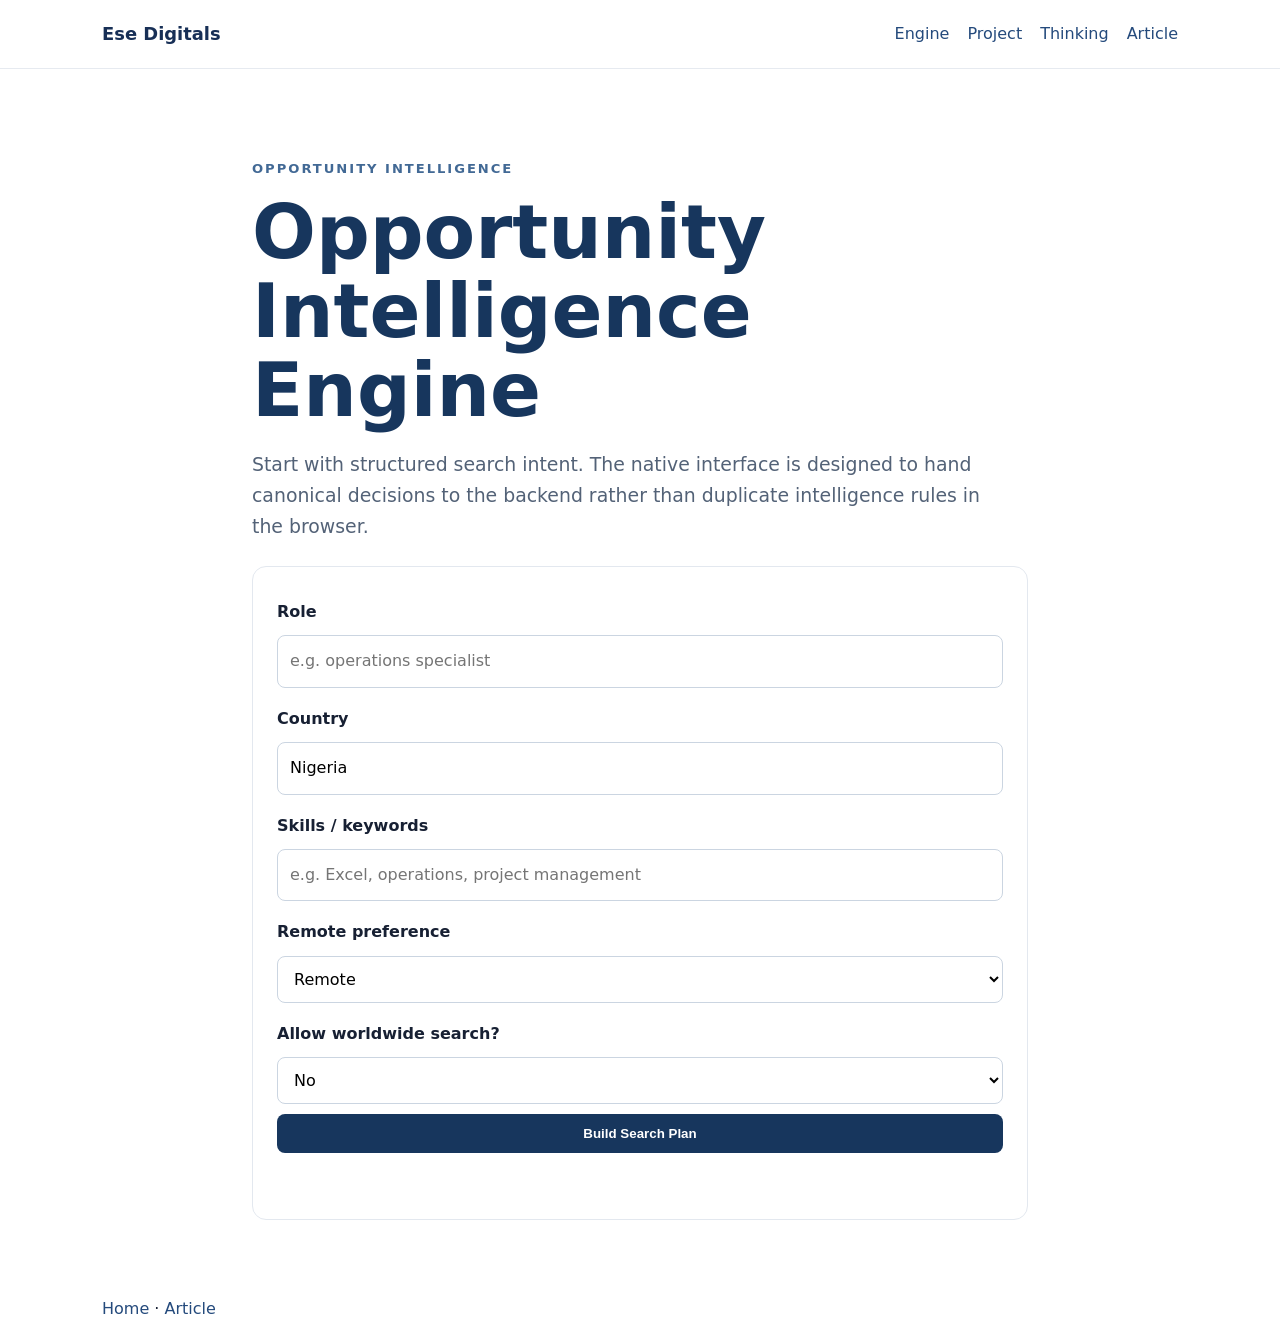
==== engine/index.html @ 375ac8a8 "G9: implement native website architecture and public content surfaces implement native website archi" ====
<!doctype html><html lang="en"><head><meta charset="utf-8"><meta name="viewport" content="width=device-width,initial-scale=1"><meta name="description" content="Ese Digitals Opportunity Intelligence Engine — structured remote-work search intent interface."><link rel="canonical" href="https://ese-digitals-platform.legaldept-nrc.workers.dev/engine/"><meta property="og:title" content="Opportunity Intelligence Engine | Ese Digitals"><meta property="og:url" content="https://ese-digitals-platform.legaldept-nrc.workers.dev/engine/"><title>Opportunity Intelligence Engine | Ese Digitals</title><link rel="stylesheet" href="/styles.css"></head><body><header class="site-header"><div class="container nav"><a class="brand" href="/">Ese Digitals</a><nav aria-label="Primary"><a href="/engine/">Engine</a><a href="/project/">Project</a><a href="/thinking/">Thinking</a><a href="/thinking/article/">Article</a></nav></div></header><main><section class="section"><div class="container narrow"><p class="eyebrow">OPPORTUNITY INTELLIGENCE</p><h1>Opportunity Intelligence Engine</h1><p class="lede">Start with structured search intent. The native interface is designed to hand canonical decisions to the backend rather than duplicate intelligence rules in the browser.</p><div class="card"><form id="engineForm" novalidate><label for="role">Role</label><input id="role" name="role" required placeholder="e.g. operations specialist"><label for="country">Country</label><input id="country" name="country" value="Nigeria" placeholder="Your country"><label for="skills">Skills / keywords</label><input id="skills" name="skills" placeholder="e.g. Excel, operations, project management"><label for="remote">Remote preference</label><select id="remote" name="remote"><option value="remote">Remote</option><option value="hybrid">Hybrid</option></select><label for="worldwide">Allow worldwide search?</label><select id="worldwide" name="worldwide"><option value="no">No</option><option value="yes">Yes — explicitly requested</option></select><button class="button" type="submit">Build Search Plan</button><p id="formMessage" class="notice" role="status"></p></form></div><div id="result" class="card" hidden><h2>Search Plan</h2><pre id="resultText"></pre><p class="notice">This public MVP currently prepares structured search intent. It does not claim live job results unless the canonical public backend is connected.</p><a class="text-link" href="/project/">See the system architecture →</a></div></div></section></main><footer><div class="container"><a href="/">Home</a> · <a href="/thinking/article/">Article</a></div></footer><script src="/app.js"></script></body></html>
---- styles.css ----
*{box-sizing:border-box}html{scroll-behavior:smooth}body{margin:0;font-family:Inter,ui-sans-serif,system-ui,-apple-system,"Segoe UI",Arial,sans-serif;line-height:1.65;color:#172033;background:#fff}.container{max-width:1120px;margin:0 auto;padding:0 22px}.narrow{max-width:820px}.site-header{position:sticky;top:0;background:rgba(255,255,255,.96);backdrop-filter:blur(8px);border-bottom:1px solid #e6eaf0;z-index:10}.nav{display:flex;justify-content:space-between;align-items:center;min-height:68px;gap:24px}.brand{font-weight:800;color:#172f56;text-decoration:none;font-size:1.12rem}.nav nav{display:flex;gap:18px;flex-wrap:wrap}.nav nav a,.text-link,footer a{color:#244a7c;text-decoration:none}.hero{padding:110px 0 90px;background:linear-gradient(180deg,#f6f9fc,#fff)}.eyebrow{font-weight:800;letter-spacing:.15em;text-transform:uppercase;color:#426995;font-size:.82rem}.hero h1,h1{font-size:clamp(2.4rem,6vw,4.7rem);line-height:1.05;color:#17365d;margin:.35rem 0 1.1rem}.lede{font-size:1.18rem;max-width:760px;color:#536277}.actions{display:flex;gap:12px;flex-wrap:wrap;margin-top:30px}.button{display:inline-block;border:0;background:#17365d;color:#fff;padding:12px 18px;border-radius:8px;text-decoration:none;font-weight:750;cursor:pointer}.button.secondary{background:#edf2f7;color:#17365d}.section{padding:76px 0}.alt{background:#f7f9fb}.grid{display:grid;grid-template-columns:repeat(auto-fit,minmax(230px,1fr));gap:20px}.grid article,.card,.callout{border:1px solid #e3e8ef;border-radius:14px;padding:24px;background:#fff}.grid h2,.grid h3,h2{color:#17365d}.card{margin-top:24px}form{display:grid;gap:10px}label{font-weight:700;margin-top:8px}input,select{width:100%;padding:12px;border:1px solid #cbd5e1;border-radius:8px;font:inherit;background:#fff}pre{white-space:pre-wrap;word-break:break-word}.notice{color:#58687c}.meta{color:#67768a}.prose p{font-size:1.08rem}.prose h2{margin-top:2.2rem}.callout{margin:28px 0;background:#f8fafc}@media(max-width:760px){.nav{align-items:flex-start;padding-top:14px;padding-bottom:14px}.nav nav{gap:10px;font-size:.92rem}.hero{padding-top:80px}.section{padding:58px 0}}
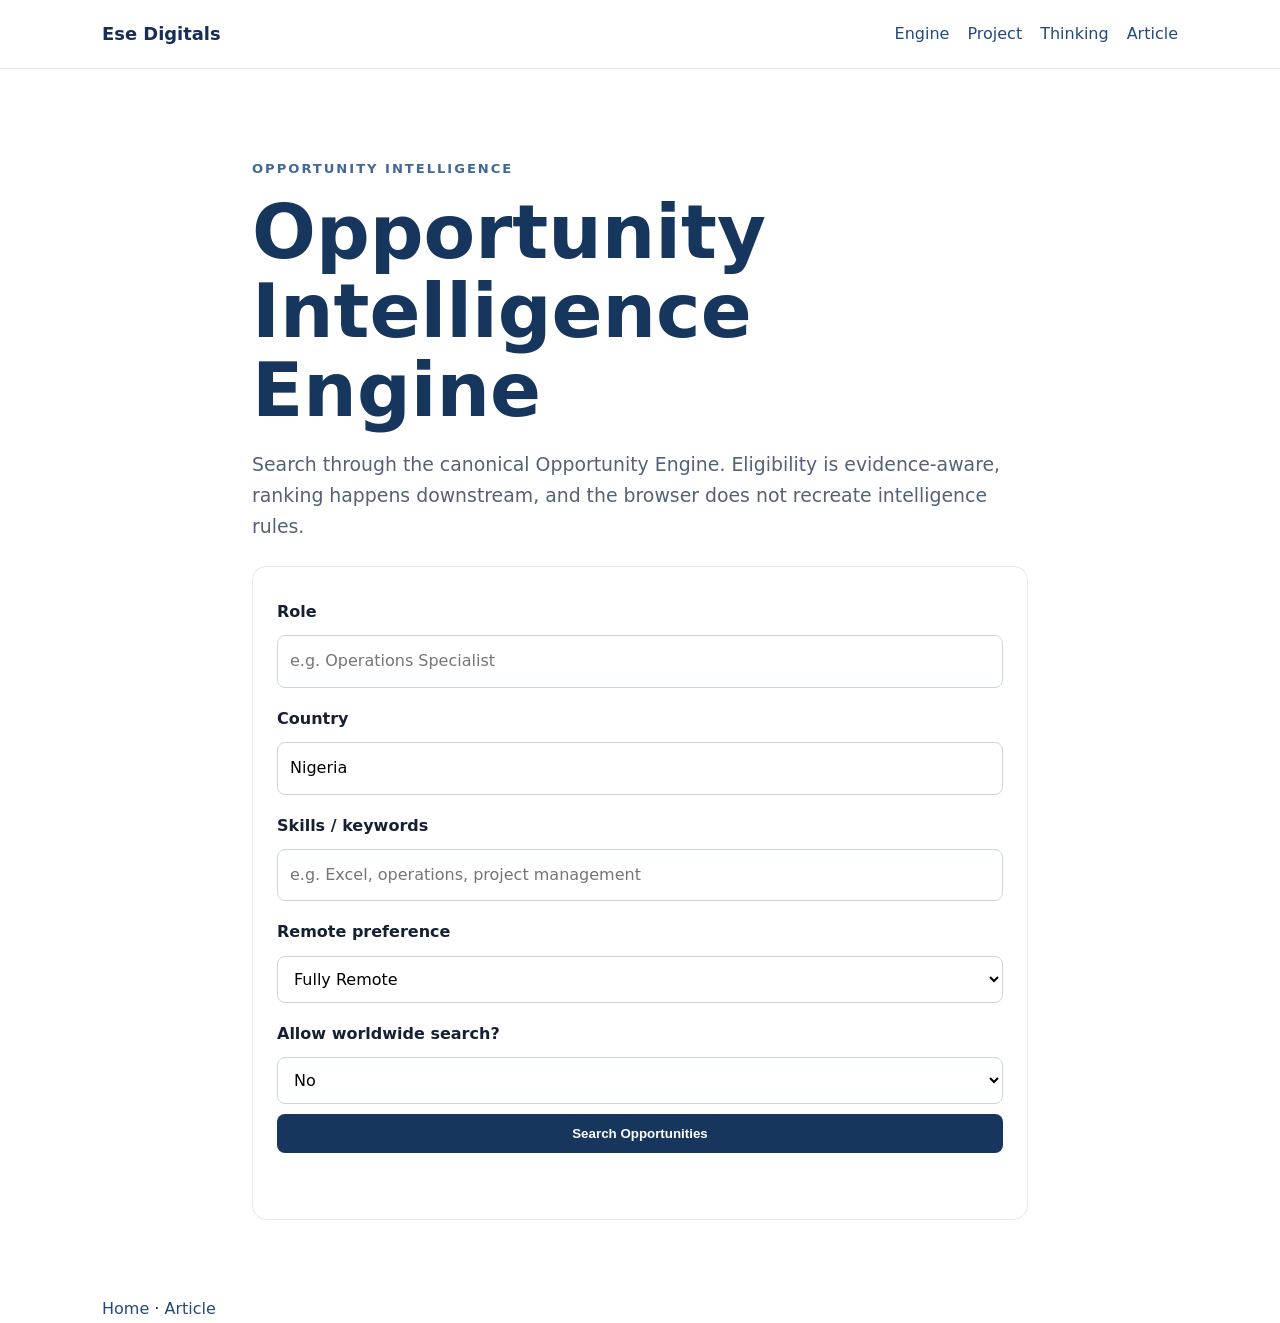
==== commit 6e8603d1: "G9.5: update Engine UI for canonical API results" ====
--- a/engine/index.html
+++ b/engine/index.html
@@ -1 +1 @@
-<!doctype html><html lang="en"><head><meta charset="utf-8"><meta name="viewport" content="width=device-width,initial-scale=1"><meta name="description" content="Ese Digitals Opportunity Intelligence Engine — structured remote-work search intent interface."><link rel="canonical" href="https://ese-digitals-platform.legaldept-nrc.workers.dev/engine/"><meta property="og:title" content="Opportunity Intelligence Engine | Ese Digitals"><meta property="og:url" content="https://ese-digitals-platform.legaldept-nrc.workers.dev/engine/"><title>Opportunity Intelligence Engine | Ese Digitals</title><link rel="stylesheet" href="/styles.css"></head><body><header class="site-header"><div class="container nav"><a class="brand" href="/">Ese Digitals</a><nav aria-label="Primary"><a href="/engine/">Engine</a><a href="/project/">Project</a><a href="/thinking/">Thinking</a><a href="/thinking/article/">Article</a></nav></div></header><main><section class="section"><div class="container narrow"><p class="eyebrow">OPPORTUNITY INTELLIGENCE</p><h1>Opportunity Intelligence Engine</h1><p class="lede">Start with structured search intent. The native interface is designed to hand canonical decisions to the backend rather than duplicate intelligence rules in the browser.</p><div class="card"><form id="engineForm" novalidate><label for="role">Role</label><input id="role" name="role" required placeholder="e.g. operations specialist"><label for="country">Country</label><input id="country" name="country" value="Nigeria" placeholder="Your country"><label for="skills">Skills / keywords</label><input id="skills" name="skills" placeholder="e.g. Excel, operations, project management"><label for="remote">Remote preference</label><select id="remote" name="remote"><option value="remote">Remote</option><option value="hybrid">Hybrid</option></select><label for="worldwide">Allow worldwide search?</label><select id="worldwide" name="worldwide"><option value="no">No</option><option value="yes">Yes — explicitly requested</option></select><button class="button" type="submit">Build Search Plan</button><p id="formMessage" class="notice" role="status"></p></form></div><div id="result" class="card" hidden><h2>Search Plan</h2><pre id="resultText"></pre><p class="notice">This public MVP currently prepares structured search intent. It does not claim live job results unless the canonical public backend is connected.</p><a class="text-link" href="/project/">See the system architecture →</a></div></div></section></main><footer><div class="container"><a href="/">Home</a> · <a href="/thinking/article/">Article</a></div></footer><script src="/app.js"></script></body></html>+<!doctype html><html lang="en"><head><meta charset="utf-8"><meta name="viewport" content="width=device-width,initial-scale=1"><meta name="description" content="Ese Digitals Opportunity Intelligence Engine — evidence-aware opportunity search."><link rel="canonical" href="https://ese-digitals-platform.legaldept-nrc.workers.dev/engine/"><meta property="og:title" content="Opportunity Intelligence Engine | Ese Digitals"><meta property="og:url" content="https://ese-digitals-platform.legaldept-nrc.workers.dev/engine/"><title>Opportunity Intelligence Engine | Ese Digitals</title><link rel="stylesheet" href="/styles.css"></head><body><header class="site-header"><div class="container nav"><a class="brand" href="/">Ese Digitals</a><nav aria-label="Primary"><a href="/engine/">Engine</a><a href="/project/">Project</a><a href="/thinking/">Thinking</a><a href="/thinking/article/">Article</a></nav></div></header><main><section class="section"><div class="container narrow"><p class="eyebrow">OPPORTUNITY INTELLIGENCE</p><h1>Opportunity Intelligence Engine</h1><p class="lede">Search through the canonical Opportunity Engine. Eligibility is evidence-aware, ranking happens downstream, and the browser does not recreate intelligence rules.</p><div class="card"><form id="engineForm" novalidate><label for="role">Role</label><input id="role" name="role" required placeholder="e.g. Operations Specialist"><label for="country">Country</label><input id="country" name="country" value="Nigeria" placeholder="Your target country"><label for="skills">Skills / keywords</label><input id="skills" name="skills" placeholder="e.g. Excel, operations, project management"><label for="remote">Remote preference</label><select id="remote" name="remote"><option value="Fully Remote">Fully Remote</option><option value="Remote-First">Remote-First</option><option value="Hybrid">Hybrid</option><option value="On-site">On-site</option></select><label for="worldwide">Allow worldwide search?</label><select id="worldwide" name="worldwide"><option value="no">No</option><option value="yes">Yes — explicitly requested</option></select><button class="button" type="submit">Search Opportunities</button><p id="formMessage" class="notice" role="status" aria-live="polite"></p></form></div><div id="result" class="card" hidden><h2>Opportunity Results</h2><pre id="resultText"></pre><p class="notice">Results are returned only through the protected canonical API. Application links point to the source opportunity; the Engine does not submit applications.</p><a class="text-link" href="/project/">See the system architecture →</a></div></div></section></main><footer><div class="container"><a href="/">Home</a> · <a href="/thinking/article/">Article</a></div></footer><script src="/app.js"></script></body></html>
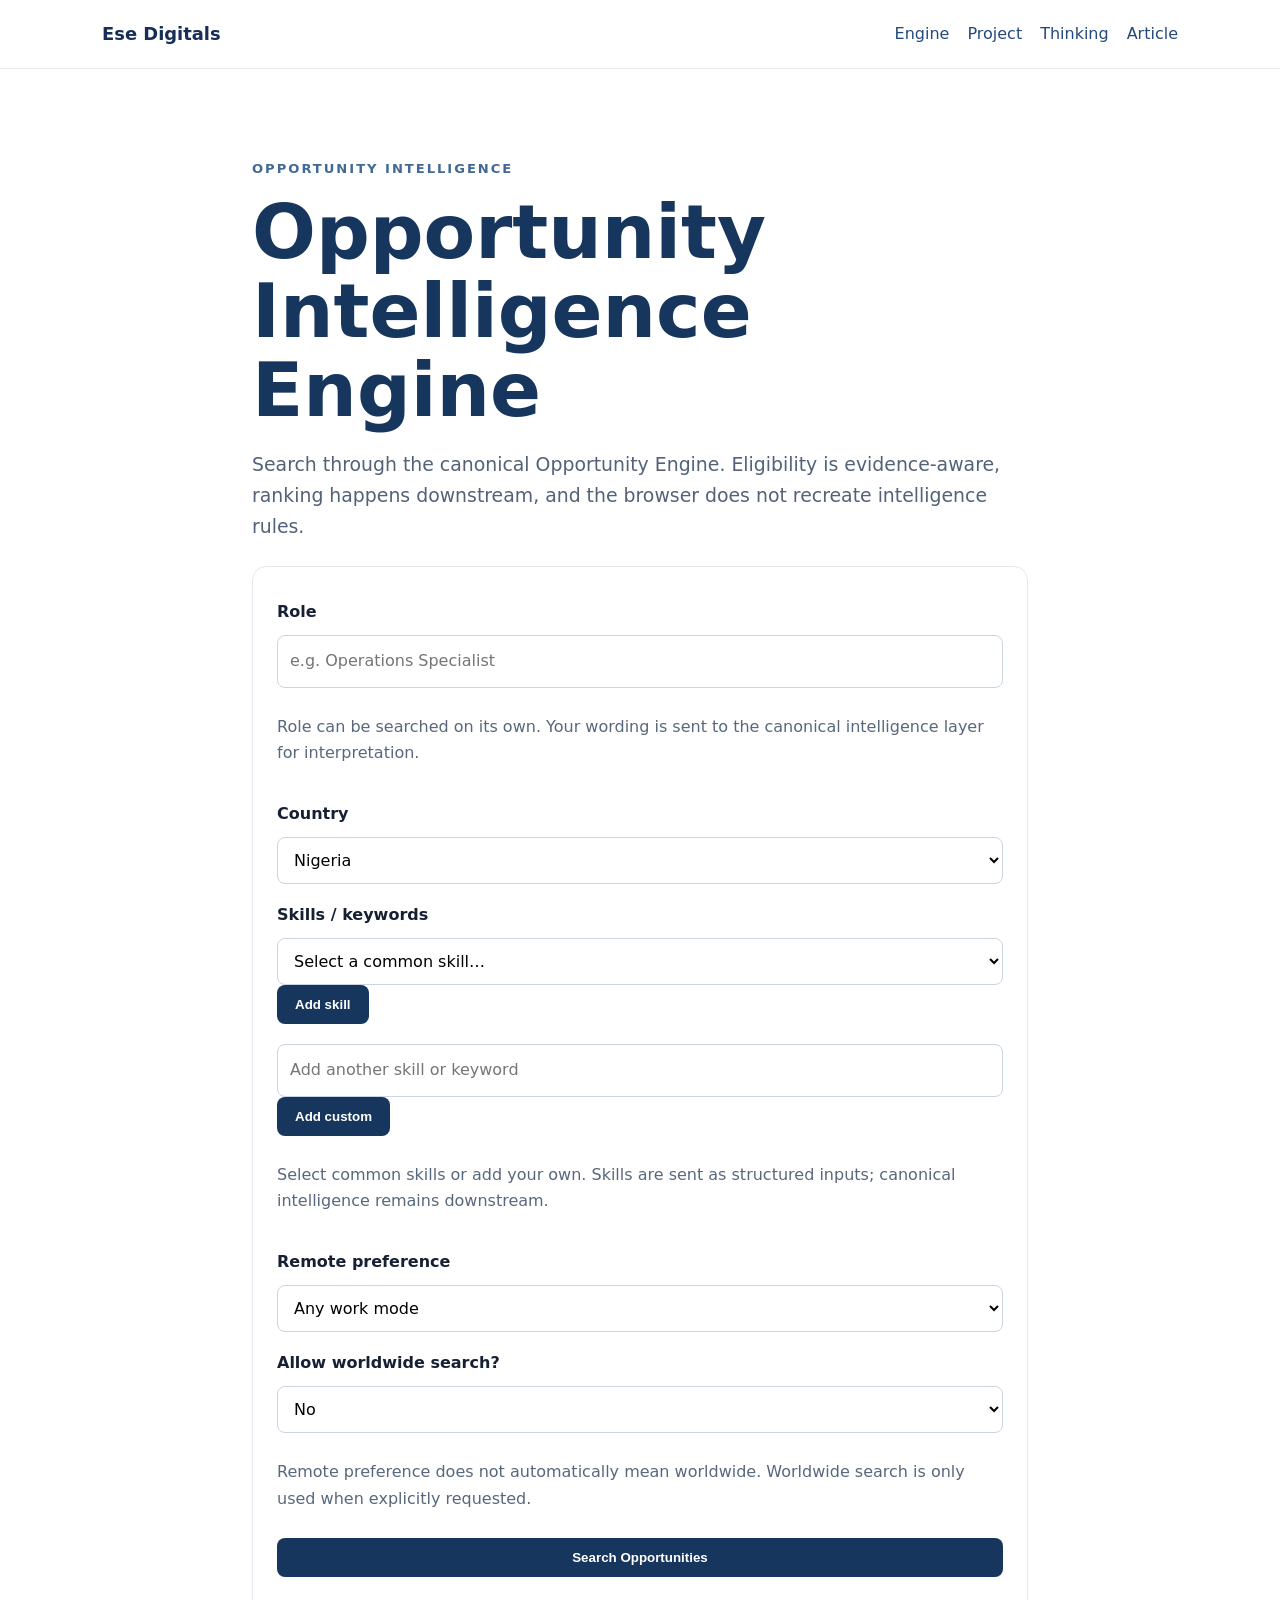
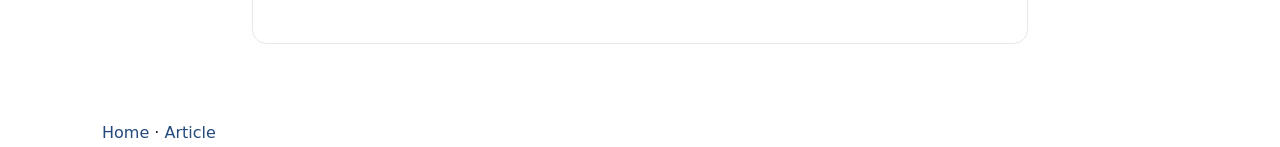
==== commit 6ed53322: "G9.13: enhance Engine structured input UX" ====
--- a/engine/index.html
+++ b/engine/index.html
@@ -1 +1,316 @@
-<!doctype html><html lang="en"><head><meta charset="utf-8"><meta name="viewport" content="width=device-width,initial-scale=1"><meta name="description" content="Ese Digitals Opportunity Intelligence Engine — evidence-aware opportunity search."><link rel="canonical" href="https://ese-digitals-platform.legaldept-nrc.workers.dev/engine/"><meta property="og:title" content="Opportunity Intelligence Engine | Ese Digitals"><meta property="og:url" content="https://ese-digitals-platform.legaldept-nrc.workers.dev/engine/"><title>Opportunity Intelligence Engine | Ese Digitals</title><link rel="stylesheet" href="/styles.css"></head><body><header class="site-header"><div class="container nav"><a class="brand" href="/">Ese Digitals</a><nav aria-label="Primary"><a href="/engine/">Engine</a><a href="/project/">Project</a><a href="/thinking/">Thinking</a><a href="/thinking/article/">Article</a></nav></div></header><main><section class="section"><div class="container narrow"><p class="eyebrow">OPPORTUNITY INTELLIGENCE</p><h1>Opportunity Intelligence Engine</h1><p class="lede">Search through the canonical Opportunity Engine. Eligibility is evidence-aware, ranking happens downstream, and the browser does not recreate intelligence rules.</p><div class="card"><form id="engineForm" novalidate><label for="role">Role</label><input id="role" name="role" required placeholder="e.g. Operations Specialist"><label for="country">Country</label><input id="country" name="country" value="Nigeria" placeholder="Your target country"><label for="skills">Skills / keywords</label><input id="skills" name="skills" placeholder="e.g. Excel, operations, project management"><label for="remote">Remote preference</label><select id="remote" name="remote"><option value="Fully Remote">Fully Remote</option><option value="Remote-First">Remote-First</option><option value="Hybrid">Hybrid</option><option value="On-site">On-site</option></select><label for="worldwide">Allow worldwide search?</label><select id="worldwide" name="worldwide"><option value="no">No</option><option value="yes">Yes — explicitly requested</option></select><button class="button" type="submit">Search Opportunities</button><p id="formMessage" class="notice" role="status" aria-live="polite"></p></form></div><div id="result" class="card" hidden><h2>Opportunity Results</h2><pre id="resultText"></pre><p class="notice">Results are returned only through the protected canonical API. Application links point to the source opportunity; the Engine does not submit applications.</p><a class="text-link" href="/project/">See the system architecture →</a></div></div></section></main><footer><div class="container"><a href="/">Home</a> · <a href="/thinking/article/">Article</a></div></footer><script src="/app.js"></script></body></html>+<!doctype html>
+<html lang="en">
+<head>
+  <meta charset="utf-8">
+  <meta name="viewport" content="width=device-width,initial-scale=1">
+  <meta name="description" content="Ese Digitals Opportunity Intelligence Engine — evidence-aware opportunity search.">
+  <link rel="canonical" href="https://ese-digitals-platform.legaldept-nrc.workers.dev/engine/">
+  <meta property="og:title" content="Opportunity Intelligence Engine | Ese Digitals">
+  <meta property="og:url" content="https://ese-digitals-platform.legaldept-nrc.workers.dev/engine/">
+  <title>Opportunity Intelligence Engine | Ese Digitals</title>
+  <link rel="stylesheet" href="/styles.css">
+</head>
+<body>
+<header class="site-header">
+  <div class="container nav">
+    <a class="brand" href="/">Ese Digitals</a>
+    <nav aria-label="Primary">
+      <a href="/engine/">Engine</a>
+      <a href="/project/">Project</a>
+      <a href="/thinking/">Thinking</a>
+      <a href="/thinking/article/">Article</a>
+    </nav>
+  </div>
+</header>
+<main>
+  <section class="section">
+    <div class="container narrow">
+      <p class="eyebrow">OPPORTUNITY INTELLIGENCE</p>
+      <h1>Opportunity Intelligence Engine</h1>
+      <p class="lede">Search through the canonical Opportunity Engine. Eligibility is evidence-aware, ranking happens downstream, and the browser does not recreate intelligence rules.</p>
+
+      <div class="card">
+        <form id="engineForm" novalidate>
+          <label for="role">Role</label>
+          <input id="role" name="role" placeholder="e.g. Operations Specialist" autocomplete="off" aria-describedby="roleHelp">
+          <p id="roleHelp" class="notice">Role can be searched on its own. Your wording is sent to the canonical intelligence layer for interpretation.</p>
+
+          <label for="country">Country</label>
+          <select id="country" name="country" autocomplete="country-name">
+            <option value="">Any country / not specified</option>
+            <option value="Afghanistan">Afghanistan</option>
+            <option value="Albania">Albania</option>
+            <option value="Algeria">Algeria</option>
+            <option value="Andorra">Andorra</option>
+            <option value="Angola">Angola</option>
+            <option value="Antigua and Barbuda">Antigua and Barbuda</option>
+            <option value="Argentina">Argentina</option>
+            <option value="Armenia">Armenia</option>
+            <option value="Australia">Australia</option>
+            <option value="Austria">Austria</option>
+            <option value="Azerbaijan">Azerbaijan</option>
+            <option value="Bahamas">Bahamas</option>
+            <option value="Bahrain">Bahrain</option>
+            <option value="Bangladesh">Bangladesh</option>
+            <option value="Barbados">Barbados</option>
+            <option value="Belarus">Belarus</option>
+            <option value="Belgium">Belgium</option>
+            <option value="Belize">Belize</option>
+            <option value="Benin">Benin</option>
+            <option value="Bhutan">Bhutan</option>
+            <option value="Bolivia">Bolivia</option>
+            <option value="Bosnia and Herzegovina">Bosnia and Herzegovina</option>
+            <option value="Botswana">Botswana</option>
+            <option value="Brazil">Brazil</option>
+            <option value="Brunei">Brunei</option>
+            <option value="Bulgaria">Bulgaria</option>
+            <option value="Burkina Faso">Burkina Faso</option>
+            <option value="Burundi">Burundi</option>
+            <option value="Cabo Verde">Cabo Verde</option>
+            <option value="Cambodia">Cambodia</option>
+            <option value="Cameroon">Cameroon</option>
+            <option value="Canada">Canada</option>
+            <option value="Central African Republic">Central African Republic</option>
+            <option value="Chad">Chad</option>
+            <option value="Chile">Chile</option>
+            <option value="China">China</option>
+            <option value="Colombia">Colombia</option>
+            <option value="Comoros">Comoros</option>
+            <option value="Congo">Congo</option>
+            <option value="Costa Rica">Costa Rica</option>
+            <option value="Côte d'Ivoire">Côte d'Ivoire</option>
+            <option value="Croatia">Croatia</option>
+            <option value="Cuba">Cuba</option>
+            <option value="Cyprus">Cyprus</option>
+            <option value="Czechia">Czechia</option>
+            <option value="Democratic Republic of the Congo">Democratic Republic of the Congo</option>
+            <option value="Denmark">Denmark</option>
+            <option value="Djibouti">Djibouti</option>
+            <option value="Dominica">Dominica</option>
+            <option value="Dominican Republic">Dominican Republic</option>
+            <option value="Ecuador">Ecuador</option>
+            <option value="Egypt">Egypt</option>
+            <option value="El Salvador">El Salvador</option>
+            <option value="Equatorial Guinea">Equatorial Guinea</option>
+            <option value="Eritrea">Eritrea</option>
+            <option value="Estonia">Estonia</option>
+            <option value="Eswatini">Eswatini</option>
+            <option value="Ethiopia">Ethiopia</option>
+            <option value="Fiji">Fiji</option>
+            <option value="Finland">Finland</option>
+            <option value="France">France</option>
+            <option value="Gabon">Gabon</option>
+            <option value="Gambia">Gambia</option>
+            <option value="Georgia">Georgia</option>
+            <option value="Germany">Germany</option>
+            <option value="Ghana">Ghana</option>
+            <option value="Greece">Greece</option>
+            <option value="Grenada">Grenada</option>
+            <option value="Guatemala">Guatemala</option>
+            <option value="Guinea">Guinea</option>
+            <option value="Guinea-Bissau">Guinea-Bissau</option>
+            <option value="Guyana">Guyana</option>
+            <option value="Haiti">Haiti</option>
+            <option value="Honduras">Honduras</option>
+            <option value="Hungary">Hungary</option>
+            <option value="Iceland">Iceland</option>
+            <option value="India">India</option>
+            <option value="Indonesia">Indonesia</option>
+            <option value="Iran">Iran</option>
+            <option value="Iraq">Iraq</option>
+            <option value="Ireland">Ireland</option>
+            <option value="Israel">Israel</option>
+            <option value="Italy">Italy</option>
+            <option value="Jamaica">Jamaica</option>
+            <option value="Japan">Japan</option>
+            <option value="Jordan">Jordan</option>
+            <option value="Kazakhstan">Kazakhstan</option>
+            <option value="Kenya">Kenya</option>
+            <option value="Kiribati">Kiribati</option>
+            <option value="Kuwait">Kuwait</option>
+            <option value="Kyrgyzstan">Kyrgyzstan</option>
+            <option value="Laos">Laos</option>
+            <option value="Latvia">Latvia</option>
+            <option value="Lebanon">Lebanon</option>
+            <option value="Lesotho">Lesotho</option>
+            <option value="Liberia">Liberia</option>
+            <option value="Libya">Libya</option>
+            <option value="Liechtenstein">Liechtenstein</option>
+            <option value="Lithuania">Lithuania</option>
+            <option value="Luxembourg">Luxembourg</option>
+            <option value="Madagascar">Madagascar</option>
+            <option value="Malawi">Malawi</option>
+            <option value="Malaysia">Malaysia</option>
+            <option value="Maldives">Maldives</option>
+            <option value="Mali">Mali</option>
+            <option value="Malta">Malta</option>
+            <option value="Marshall Islands">Marshall Islands</option>
+            <option value="Mauritania">Mauritania</option>
+            <option value="Mauritius">Mauritius</option>
+            <option value="Mexico">Mexico</option>
+            <option value="Micronesia">Micronesia</option>
+            <option value="Moldova">Moldova</option>
+            <option value="Monaco">Monaco</option>
+            <option value="Mongolia">Mongolia</option>
+            <option value="Montenegro">Montenegro</option>
+            <option value="Morocco">Morocco</option>
+            <option value="Mozambique">Mozambique</option>
+            <option value="Myanmar">Myanmar</option>
+            <option value="Namibia">Namibia</option>
+            <option value="Nauru">Nauru</option>
+            <option value="Nepal">Nepal</option>
+            <option value="Netherlands">Netherlands</option>
+            <option value="New Zealand">New Zealand</option>
+            <option value="Nicaragua">Nicaragua</option>
+            <option value="Niger">Niger</option>
+            <option value="Nigeria" selected>Nigeria</option>
+            <option value="North Korea">North Korea</option>
+            <option value="North Macedonia">North Macedonia</option>
+            <option value="Norway">Norway</option>
+            <option value="Oman">Oman</option>
+            <option value="Pakistan">Pakistan</option>
+            <option value="Palau">Palau</option>
+            <option value="Panama">Panama</option>
+            <option value="Papua New Guinea">Papua New Guinea</option>
+            <option value="Paraguay">Paraguay</option>
+            <option value="Peru">Peru</option>
+            <option value="Philippines">Philippines</option>
+            <option value="Poland">Poland</option>
+            <option value="Portugal">Portugal</option>
+            <option value="Qatar">Qatar</option>
+            <option value="Romania">Romania</option>
+            <option value="Russia">Russia</option>
+            <option value="Rwanda">Rwanda</option>
+            <option value="Saint Kitts and Nevis">Saint Kitts and Nevis</option>
+            <option value="Saint Lucia">Saint Lucia</option>
+            <option value="Saint Vincent and the Grenadines">Saint Vincent and the Grenadines</option>
+            <option value="Samoa">Samoa</option>
+            <option value="San Marino">San Marino</option>
+            <option value="Sao Tome and Principe">Sao Tome and Principe</option>
+            <option value="Saudi Arabia">Saudi Arabia</option>
+            <option value="Senegal">Senegal</option>
+            <option value="Serbia">Serbia</option>
+            <option value="Seychelles">Seychelles</option>
+            <option value="Sierra Leone">Sierra Leone</option>
+            <option value="Singapore">Singapore</option>
+            <option value="Slovakia">Slovakia</option>
+            <option value="Slovenia">Slovenia</option>
+            <option value="Solomon Islands">Solomon Islands</option>
+            <option value="Somalia">Somalia</option>
+            <option value="South Africa">South Africa</option>
+            <option value="South Korea">South Korea</option>
+            <option value="South Sudan">South Sudan</option>
+            <option value="Spain">Spain</option>
+            <option value="Sri Lanka">Sri Lanka</option>
+            <option value="Sudan">Sudan</option>
+            <option value="Suriname">Suriname</option>
+            <option value="Sweden">Sweden</option>
+            <option value="Switzerland">Switzerland</option>
+            <option value="Syria">Syria</option>
+            <option value="Taiwan">Taiwan</option>
+            <option value="Tajikistan">Tajikistan</option>
+            <option value="Tanzania">Tanzania</option>
+            <option value="Thailand">Thailand</option>
+            <option value="Timor-Leste">Timor-Leste</option>
+            <option value="Togo">Togo</option>
+            <option value="Tonga">Tonga</option>
+            <option value="Trinidad and Tobago">Trinidad and Tobago</option>
+            <option value="Tunisia">Tunisia</option>
+            <option value="Türkiye">Türkiye</option>
+            <option value="Turkmenistan">Turkmenistan</option>
+            <option value="Tuvalu">Tuvalu</option>
+            <option value="Uganda">Uganda</option>
+            <option value="Ukraine">Ukraine</option>
+            <option value="United Arab Emirates">United Arab Emirates</option>
+            <option value="United Kingdom">United Kingdom</option>
+            <option value="United States">United States</option>
+            <option value="Uruguay">Uruguay</option>
+            <option value="Uzbekistan">Uzbekistan</option>
+            <option value="Vanuatu">Vanuatu</option>
+            <option value="Vatican City">Vatican City</option>
+            <option value="Venezuela">Venezuela</option>
+            <option value="Vietnam">Vietnam</option>
+            <option value="Yemen">Yemen</option>
+            <option value="Zambia">Zambia</option>
+            <option value="Zimbabwe">Zimbabwe</option>
+          </select>
+
+          <label for="skillPreset">Skills / keywords</label>
+          <div class="inline-controls">
+            <select id="skillPreset" aria-label="Choose a common skill">
+              <option value="">Select a common skill…</option>
+              <option>Administration</option>
+              <option>Automation</option>
+              <option>Business Analysis</option>
+              <option>Communication</option>
+              <option>Customer Support</option>
+              <option>Data Analysis</option>
+              <option>Excel</option>
+              <option>Finance</option>
+              <option>Financial Analysis</option>
+              <option>Google Workspace</option>
+              <option>Human Resources</option>
+              <option>Logistics</option>
+              <option>Marketing</option>
+              <option>Microsoft Office</option>
+              <option>Operations</option>
+              <option>Process Improvement</option>
+              <option>Project Management</option>
+              <option>Reporting</option>
+              <option>Research</option>
+              <option>Risk Management</option>
+              <option>Sales</option>
+              <option>Scheduling</option>
+              <option>SQL</option>
+              <option>Stakeholder Management</option>
+              <option>Supply Chain</option>
+              <option>Technical Support</option>
+              <option>Training</option>
+              <option>Virtual Assistance</option>
+              <option>Workflow Automation</option>
+            </select>
+            <button class="button button-secondary" id="addPresetSkill" type="button">Add skill</button>
+          </div>
+          <div id="selectedSkills" class="skill-list" aria-live="polite"></div>
+          <div class="inline-controls">
+            <input id="customSkill" type="text" placeholder="Add another skill or keyword" autocomplete="off">
+            <button class="button button-secondary" id="addCustomSkill" type="button">Add custom</button>
+          </div>
+          <p class="notice">Select common skills or add your own. Skills are sent as structured inputs; canonical intelligence remains downstream.</p>
+
+          <label for="remote">Remote preference</label>
+          <select id="remote" name="remote">
+            <option value="" selected>Any work mode</option>
+            <option value="Fully Remote">Fully Remote</option>
+            <option value="Remote-First">Remote-First</option>
+            <option value="Hybrid">Hybrid</option>
+            <option value="On-site">On-site</option>
+          </select>
+
+          <label for="worldwide">Allow worldwide search?</label>
+          <select id="worldwide" name="worldwide">
+            <option value="no" selected>No</option>
+            <option value="yes">Yes — explicitly requested</option>
+          </select>
+          <p class="notice">Remote preference does not automatically mean worldwide. Worldwide search is only used when explicitly requested.</p>
+
+          <button class="button" type="submit">Search Opportunities</button>
+          <p id="formMessage" class="notice" role="status" aria-live="polite"></p>
+        </form>
+      </div>
+
+      <section id="result" class="card" hidden aria-labelledby="resultHeading">
+        <h2 id="resultHeading">Opportunity Results</h2>
+        <p id="resultSummary" class="notice"></p>
+        <div id="resultsList"></div>
+        <p id="reviewSummary" class="notice"></p>
+        <p class="notice">Results are returned through the protected canonical API. Application links point to the source opportunity; the Engine does not submit applications.</p>
+        <a class="text-link" href="/project/">See the system architecture →</a>
+      </section>
+    </div>
+  </section>
+</main>
+<footer><div class="container"><a href="/">Home</a> · <a href="/thinking/article/">Article</a></div></footer>
+<script src="/app.js"></script>
+</body>
+</html>
